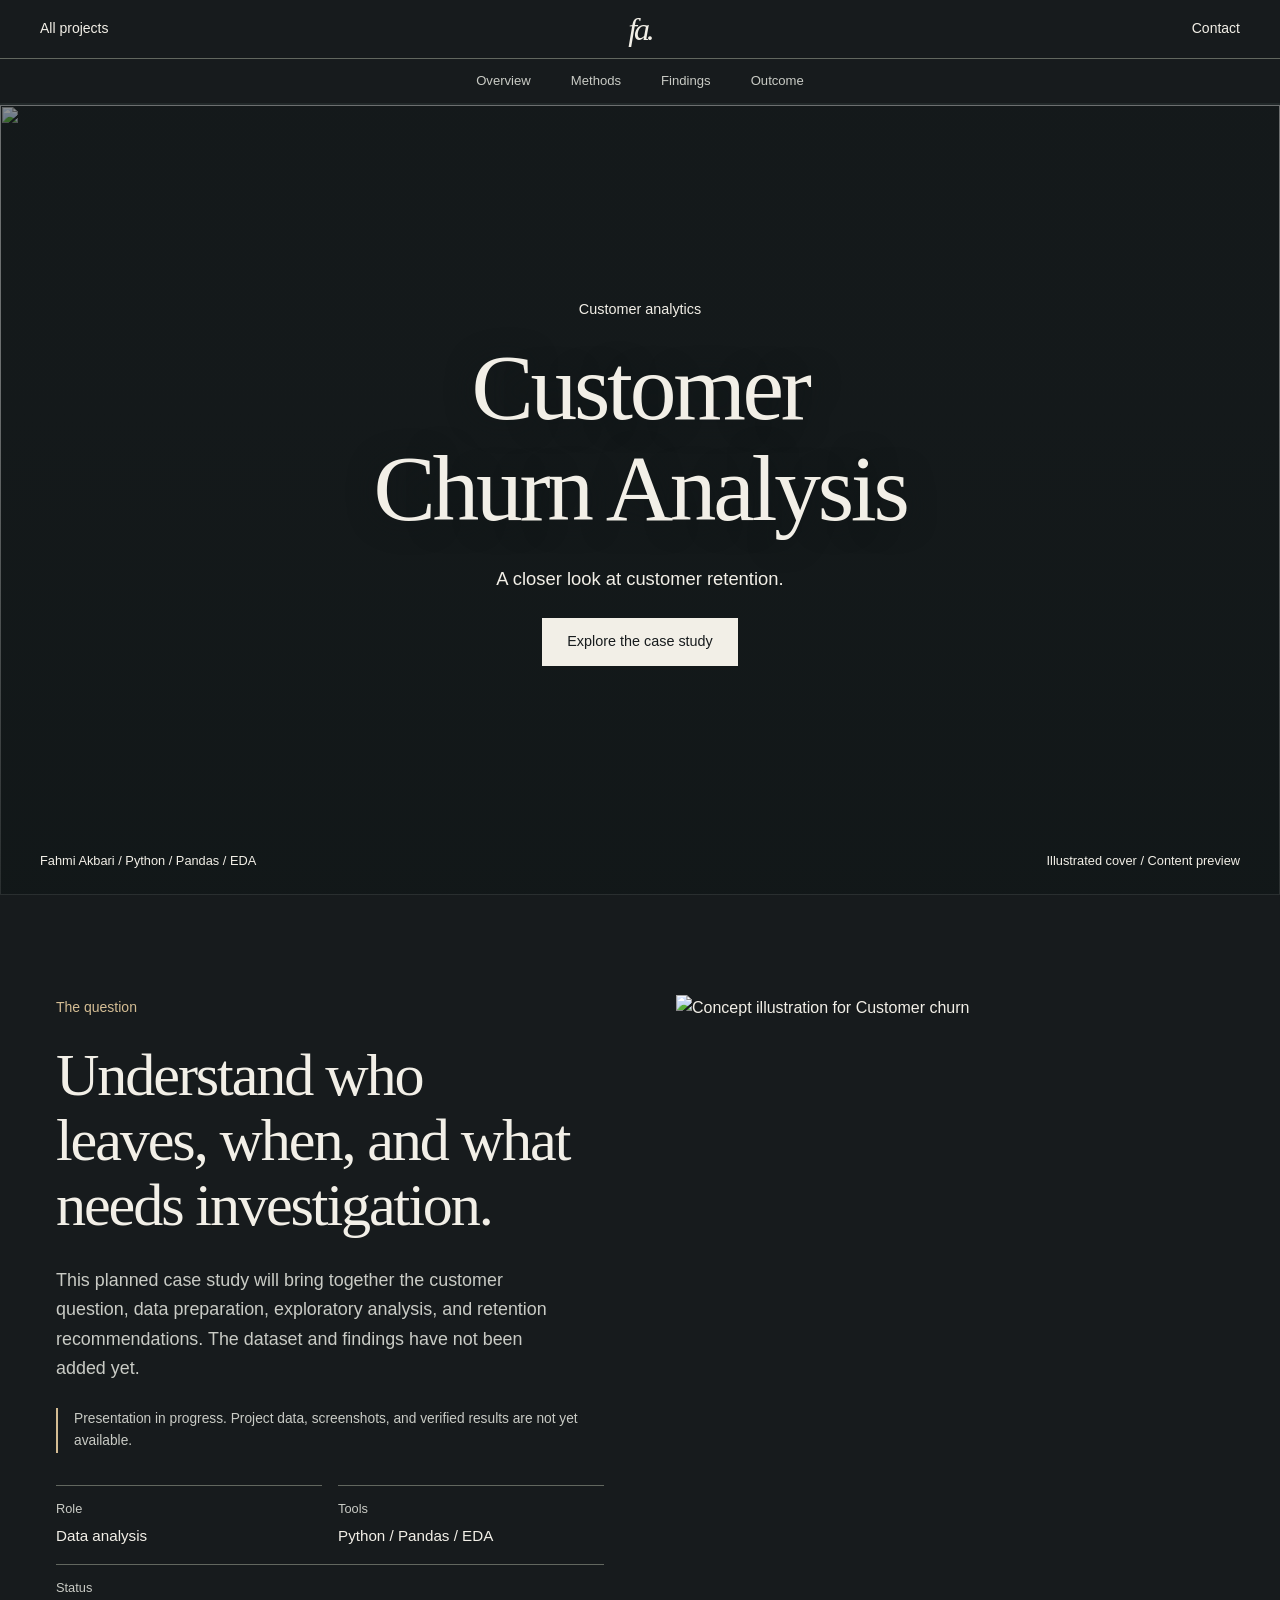
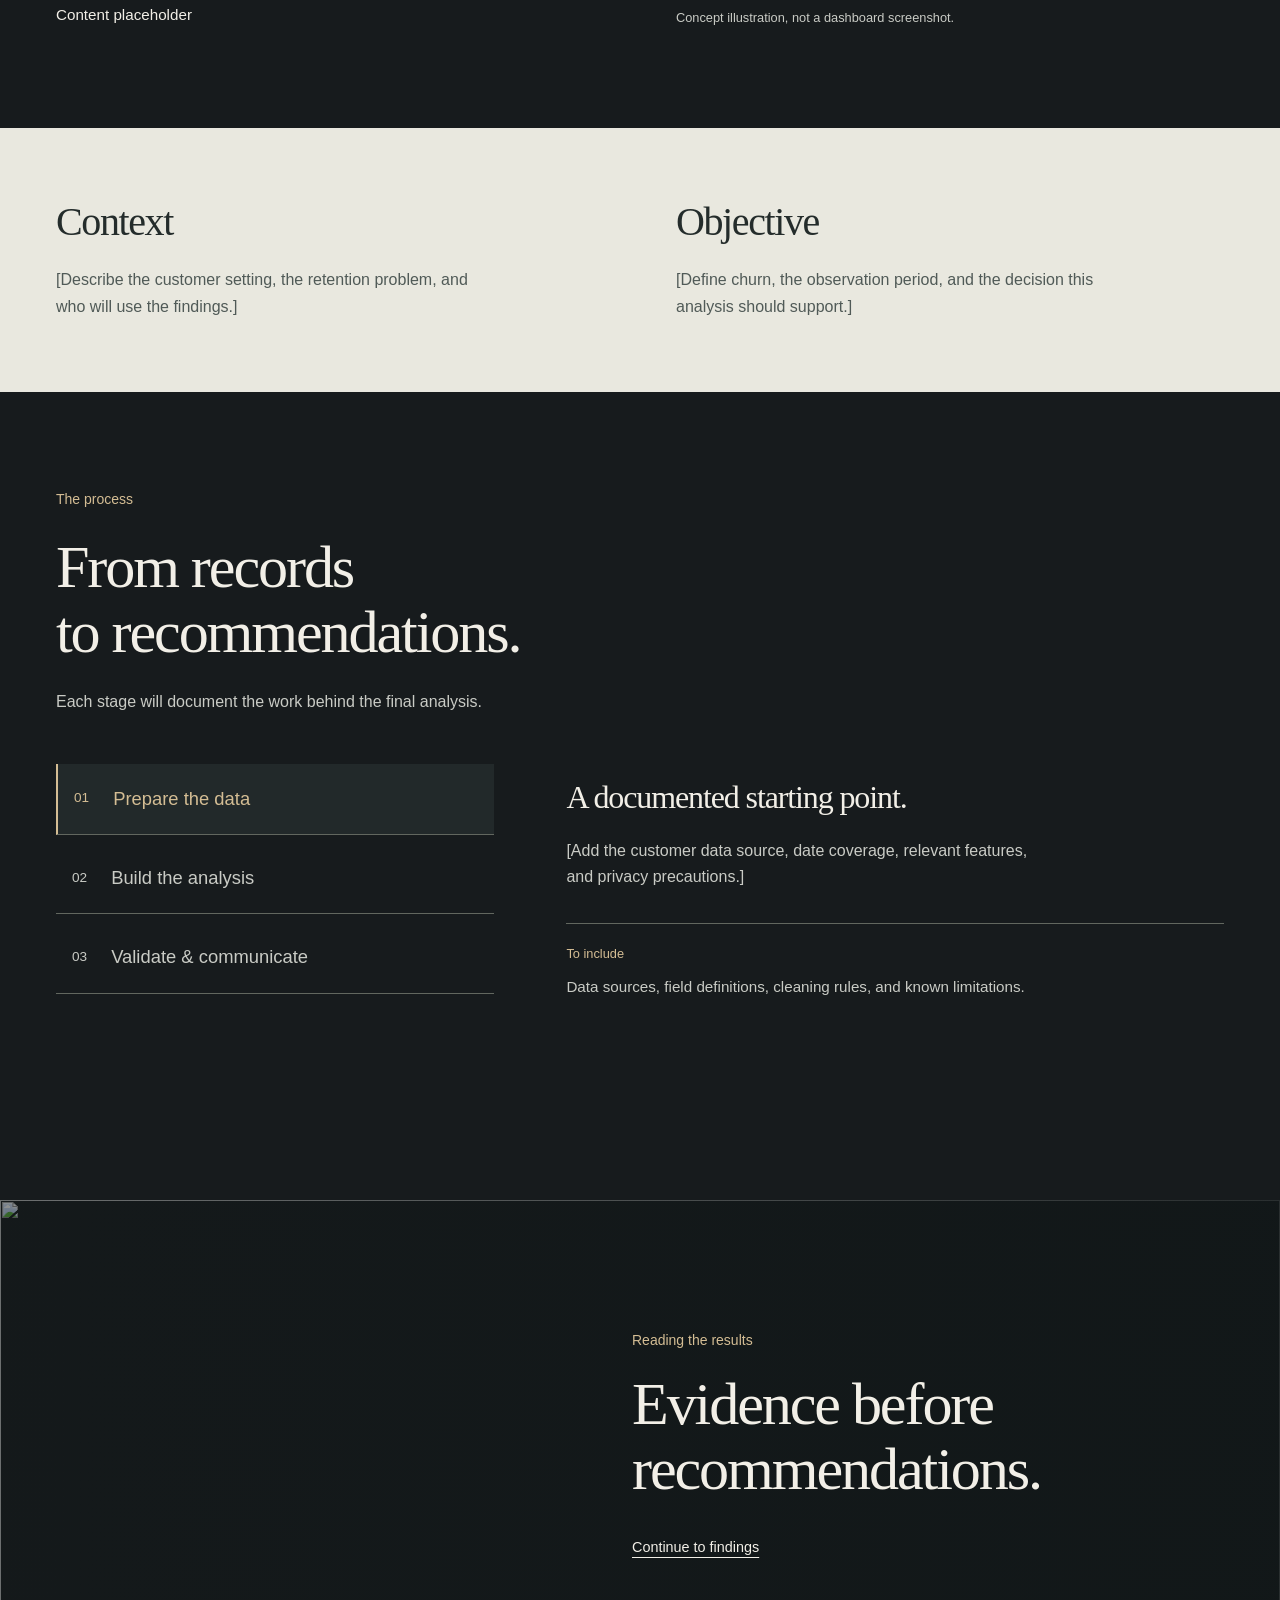
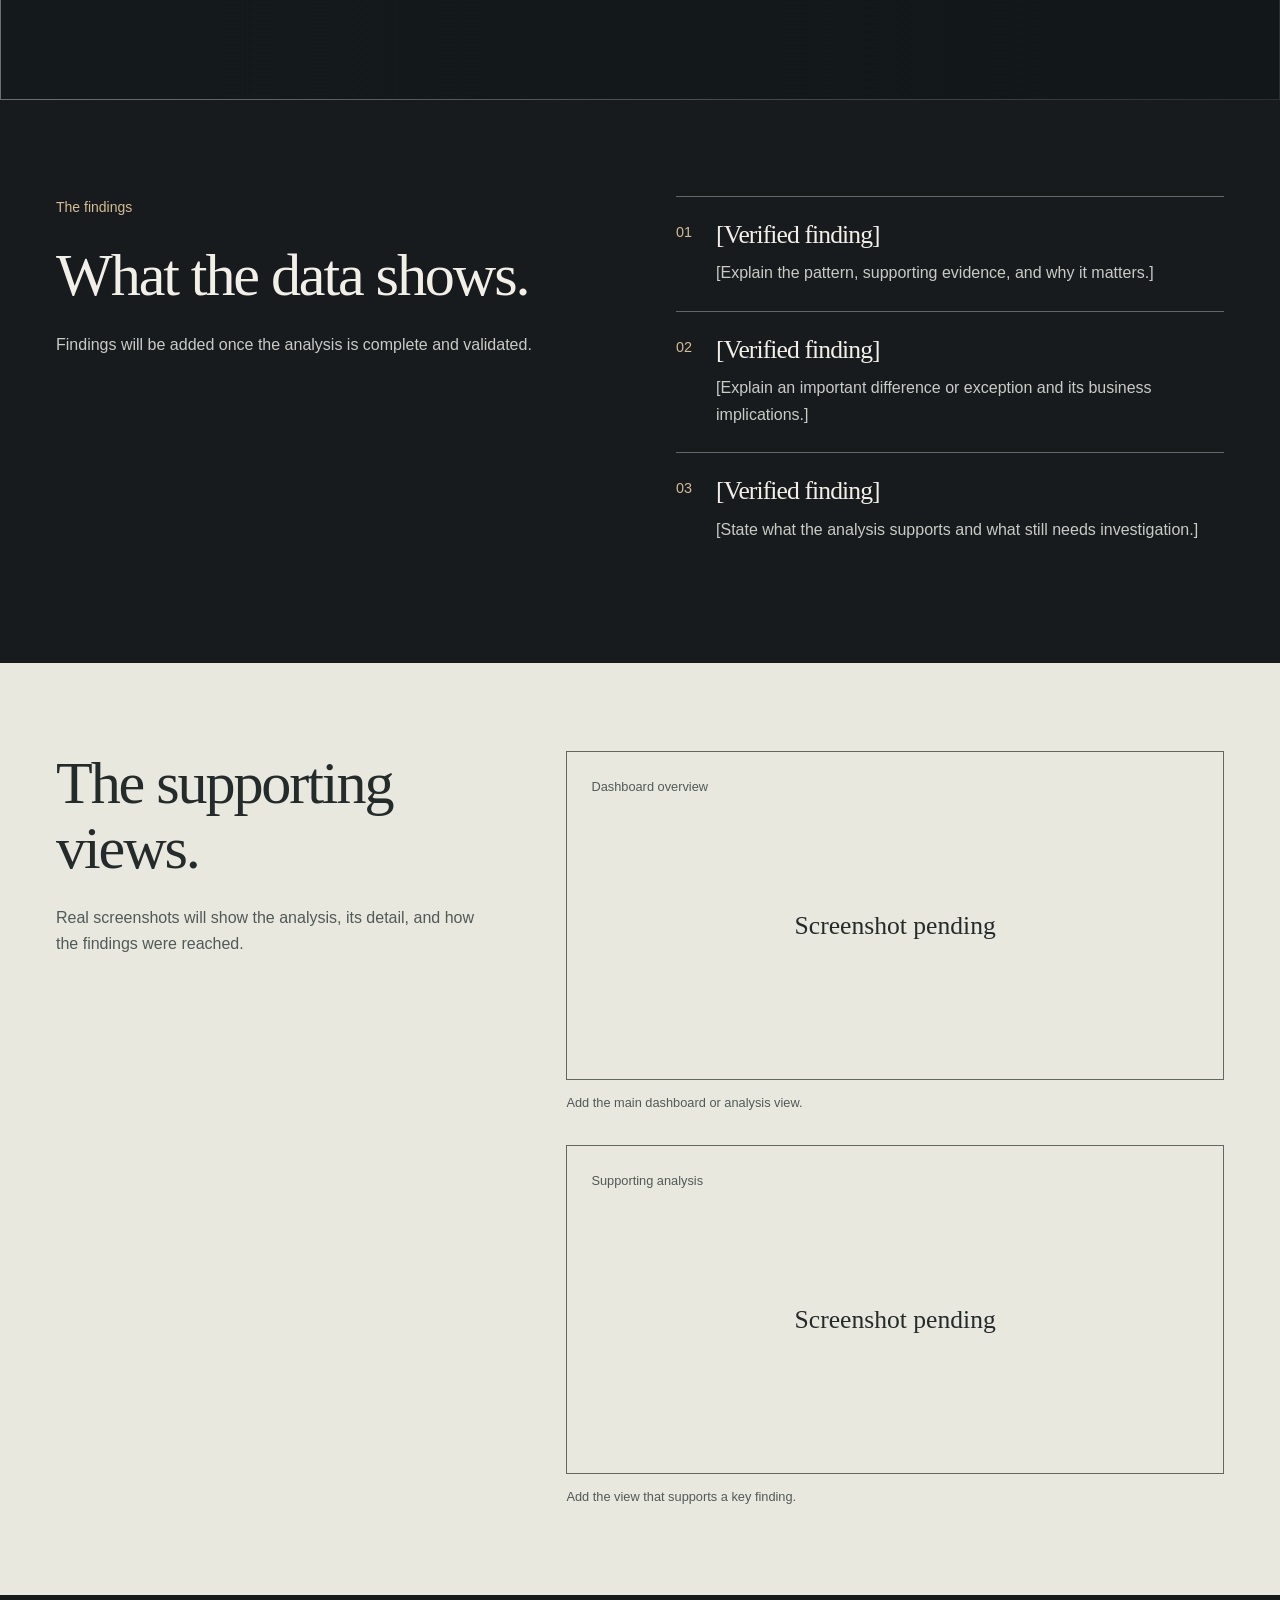
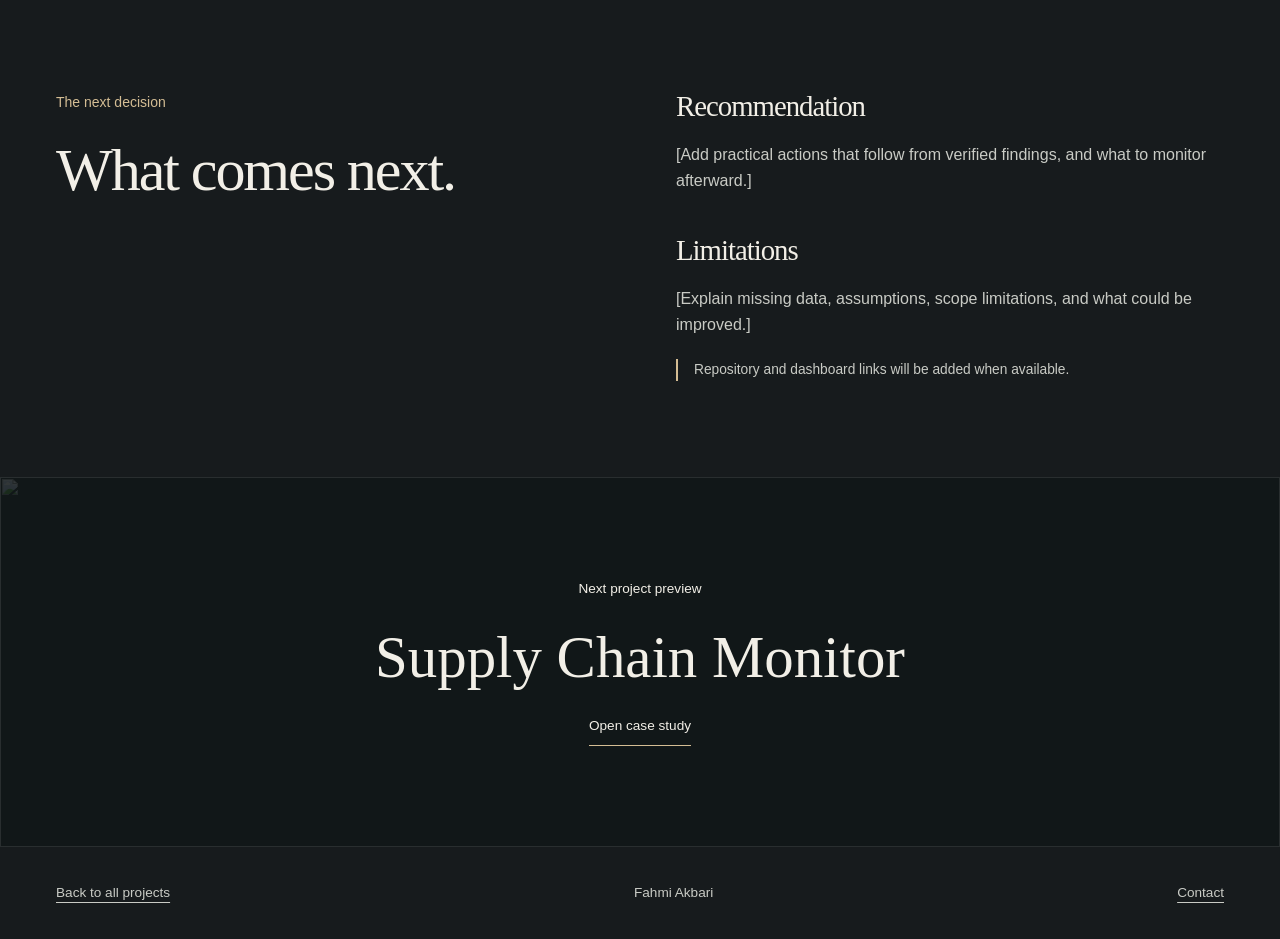
==== customer-churn.html @ e5f7064b "Add files via upload" ====
<!doctype html>
<html lang="en">
<head>
<meta charset="utf-8"><meta name="viewport" content="width=device-width,initial-scale=1">
<meta name="description" content="Customer Churn Analysis — a project presentation by Fahmi Akbari. Content and verified findings are pending.">
<meta name="theme-color" content="#171b1d">
<title>Customer Churn Analysis — Fahmi Akbari</title>
<link rel="stylesheet" href="../project-story.css?v=story-1">
<script src="../project-story.js?v=story-1" defer></script>
<noscript><style>.method-navigation{display:none}</style></noscript></head>
<body class="project-story">
<a class="story-skip" href="#case-main">Skip to case study</a>
<header class="story-header"><div class="story-nav">
<a class="back-link" href="../index.html#projects">All projects</a>
<a class="story-brand" href="../index.html#home" aria-label="Fahmi Akbari, home">fa.</a>
<a class="contact-link" href="../index.html#contact">Contact</a>
</div><nav class="chapter-nav" aria-label="Case study sections">
<a href="#overview">Overview</a><a href="#methods">Methods</a><a href="#findings">Findings</a><a href="#outcome">Outcome</a>
</nav><div class="reading-track" aria-hidden="true"><span></span></div></header>
<main id="case-main" tabindex="-1">
<section class="story-hero" aria-labelledby="case-title">
<img class="story-landscape" src="../assets/cohorts.jpg" alt="" fetchpriority="high">
<div class="hero-shade"></div>
<div class="story-hero-copy"><p class="story-category">Customer analytics</p><h1 id="case-title">Customer Churn Analysis</h1><p class="story-deck">A closer look at customer retention.</p><a class="story-button" href="#overview">Explore the case study</a></div>
<div class="hero-foot"><span>Fahmi Akbari / Python / Pandas / EDA</span><span>Illustrated cover / Content preview</span></div>
</section>
<section class="story-overview story-width" id="overview" aria-labelledby="overview-title">
<div class="overview-copy"><p class="chapter-label">The question</p><h2 id="overview-title">Understand who leaves, when, and what needs investigation.</h2><p class="intro-copy">This planned case study will bring together the customer question, data preparation, exploratory analysis, and retention recommendations. The dataset and findings have not been added yet.</p>
<p class="pending-note">Presentation in progress. Project data, screenshots, and verified results are not yet available.</p>
<dl class="overview-facts"><div><dt>Role</dt><dd>Data analysis</dd></div><div><dt>Tools</dt><dd>Python / Pandas / EDA</dd></div><div><dt>Status</dt><dd>Content placeholder</dd></div></dl>
</div>
<figure class="overview-visual"><img src="../assets/cohorts.jpg" alt="Concept illustration for Customer churn" loading="lazy"><figcaption>Concept illustration, not a dashboard screenshot.</figcaption></figure>
</section>
<section class="context-section"><div class="story-width context-grid"><div><h2>Context</h2><p>[Describe the customer setting, the retention problem, and who will use the findings.]</p></div><div><h2>Objective</h2><p>[Define churn, the observation period, and the decision this analysis should support.]</p></div></div></section>
<section class="methods-section story-width" id="methods" aria-labelledby="process-title">
<div class="methods-heading"><p class="chapter-label">The process</p><h2 id="process-title">From records<br>to recommendations.</h2><p>Each stage will document the work behind the final analysis.</p></div>
<div class="method-workspace">
<div class="method-navigation" aria-label="Analysis stages">
<button type="button" id="tab-prepare" aria-controls="panel-prepare" data-panel="panel-prepare">01 <span>Prepare the data</span></button>
<button type="button" id="tab-analyze" aria-controls="panel-analyze" data-panel="panel-analyze">02 <span>Build the analysis</span></button>
<button type="button" id="tab-validate" aria-controls="panel-validate" data-panel="panel-validate">03 <span>Validate &amp; communicate</span></button>
</div>
<div class="method-panels">
<section id="panel-prepare" class="method-panel" aria-labelledby="tab-prepare"><h3>A documented starting point.</h3><p>[Add the customer data source, date coverage, relevant features, and privacy precautions.]</p><div class="method-deliverable"><span>To include</span><p>Data sources, field definitions, cleaning rules, and known limitations.</p></div></section>
<section id="panel-analyze" class="method-panel" aria-labelledby="tab-analyze"><h3>Make every calculation traceable.</h3><p>[Document churn definitions, customer segments, and the analysis used to compare groups.]</p><div class="method-deliverable"><span>To include</span><p>Queries or formulas, metric definitions, and the reasoning behind analytical choices.</p></div></section>
<section id="panel-validate" class="method-panel" aria-labelledby="tab-validate"><h3>Check the evidence before the conclusion.</h3><p>[Explain checks for missing data, leakage, sample bias, and alternative explanations.]</p><div class="method-deliverable"><span>To include</span><p>Reconciliation checks, visual design decisions, and limitations to communicate.</p></div></section>
</div></div>
</section>
<section class="story-bridge" aria-label="Project evidence"><img src="../assets/cohorts.jpg" alt="" loading="lazy"><div class="bridge-copy story-width"><p>Reading the results</p><h2>Evidence before<br>recommendations.</h2><a href="#findings" class="story-text-link">Continue to findings</a></div></section>
<section class="findings-section story-width" id="findings" aria-labelledby="findings-title">
<div class="findings-intro"><p class="chapter-label">The findings</p><h2 id="findings-title">What the data shows.</h2><p>Findings will be added once the analysis is complete and validated.</p></div>
<div class="findings-list">
<article><span>01</span><div><h3>[Verified finding]</h3><p>[Explain the pattern, supporting evidence, and why it matters.]</p></div></article>
<article><span>02</span><div><h3>[Verified finding]</h3><p>[Explain an important difference or exception and its business implications.]</p></div></article>
<article><span>03</span><div><h3>[Verified finding]</h3><p>[State what the analysis supports and what still needs investigation.]</p></div></article>
</div>
</section>
<section class="evidence-section"><div class="story-width evidence-layout"><div><h2>The supporting views.</h2><p>Real screenshots will show the analysis, its detail, and how the findings were reached.</p></div><div class="evidence-slots"><figure><div class="screenshot-slot"><span>Dashboard overview</span><strong>Screenshot pending</strong></div><figcaption>Add the main dashboard or analysis view.</figcaption></figure><figure><div class="screenshot-slot"><span>Supporting analysis</span><strong>Screenshot pending</strong></div><figcaption>Add the view that supports a key finding.</figcaption></figure></div></div></section>
<section class="outcome-section story-width" id="outcome" aria-labelledby="reflection-title"><div class="outcome-heading"><p class="chapter-label">The next decision</p><h2 id="reflection-title">What comes next.</h2></div><div class="outcome-copy"><h3>Recommendation</h3><p>[Add practical actions that follow from verified findings, and what to monitor afterward.]</p><h3>Limitations</h3><p>[Explain missing data, assumptions, scope limitations, and what could be improved.]</p><p class="pending-note">Repository and dashboard links will be added when available.</p></div></section>
<a class="next-story" href="supply-chain.html"><img src="../assets/freight.jpg" alt="" loading="lazy"><span class="next-copy"><span>Next project preview</span><strong>Supply Chain Monitor</strong><span>Open case study</span></span></a>
</main>
<footer class="story-footer story-width"><a href="../index.html#projects">Back to all projects</a><span>Fahmi Akbari</span><a href="../index.html#contact">Contact</a></footer>
</body></html>
---- project-story.css ----
/* Cinematic project stories: large imagery, alternating reading panels and chapter navigation. */
:root{--ground:#171b1d;--ink:#f2efe7;--muted:#c9cbc5;--line:#62675f;--accent:#d4bd94;--panel:#22292a;--paper:#e9e8df;--paper-ink:#242c2b;--paper-muted:#505a57;--wash:rgba(17,23,24,.86);--veil:rgba(17,23,24,.48);--clear:transparent;--body:'Segoe UI',Arial,sans-serif;--display:Constantia,'Iowan Old Style',Georgia,serif;--max:1200px;--header:104px;color-scheme:dark}
*{box-sizing:border-box}html,body{overflow-x:clip}html{scroll-padding-top:calc(var(--header) + 24px);scroll-behavior:smooth}body{margin:0;background:var(--ground);color:var(--ink);font:1rem/1.65 var(--body)}h1,h2,h3,p,figure,dl,dd{margin:0}h1,h2,h3{font-family:var(--display);font-weight:400;line-height:1.08;letter-spacing:-.035em;text-wrap:balance;min-width:0;overflow-wrap:break-word}h1{font-size:clamp(3.1rem,7.3vw,7rem)}h2{font-size:clamp(2.4rem,4.7vw,4.4rem)}h3{font-size:clamp(1.6rem,2.5vw,2.5rem)}a{color:inherit;text-underline-offset:5px}a:hover{color:var(--accent)}button{font:inherit;color:inherit;cursor:pointer}a,button{touch-action:manipulation}button:disabled{opacity:.5;cursor:default}:focus-visible{outline:2px solid var(--accent);outline-offset:5px}::selection{background:var(--accent);color:var(--ground)}[hidden]{display:none!important}img{display:block;max-width:100%}.story-width{width:min(var(--max),calc(100% - 112px));margin-inline:auto}.story-skip{position:fixed;top:8px;left:8px;z-index:80;background:var(--ink);color:var(--ground);padding:12px;transform:translateY(-150%)}.story-skip:focus{transform:none}
.story-header{position:sticky;top:0;z-index:30;background:var(--ground)}.story-nav{min-height:58px;display:grid;grid-template-columns:1fr auto 1fr;align-items:center;gap:24px;width:min(var(--max),calc(100% - 80px));margin:auto}.story-nav a{display:inline-flex;align-items:center;min-height:44px;font-size:.875rem;text-decoration:none;width:fit-content}.story-nav .story-brand{font:italic 2rem var(--display);letter-spacing:-.1em}.contact-link{justify-self:end}.chapter-nav{display:flex;align-items:center;justify-content:center;gap:40px;border-top:1px solid var(--line)}.chapter-nav a{display:inline-flex;align-items:center;min-height:44px;font-size:.82rem;text-decoration:none;border-bottom:1px solid var(--clear);color:var(--muted)}.chapter-nav a[aria-current]{color:var(--accent);border-color:var(--accent)}.reading-track{height:2px;background:var(--panel);overflow:clip}.reading-track span{display:block;width:100%;height:100%;background:var(--accent);transform:scaleX(0);transform-origin:left}
.story-hero{position:relative;isolation:isolate;min-height:620px;min-height:min(790px,calc(100svh - var(--header)));display:flex;align-items:center;justify-content:center;padding:64px 56px 100px;overflow:clip}.story-landscape,.hero-shade{position:absolute;inset:0;width:100%;height:100%;z-index:-2;object-fit:cover}.hero-shade{z-index:-1;background:linear-gradient(0deg,var(--wash),var(--veil) 65%,var(--veil))}.story-hero-copy{max-width:1050px;text-align:center}.story-category{color:var(--ink);font-size:.9rem;margin-bottom:16px}.story-hero h1{max-width:17ch;margin:auto;text-shadow:0 2px 28px var(--wash)}.story-deck{font-size:1.15rem;margin:24px auto;max-width:46ch}.story-button{display:inline-flex;align-items:center;justify-content:center;min-height:48px;padding:10px 24px;background:var(--ink);color:var(--ground);font-size:.9rem;text-decoration:none;border:1px solid var(--ink)}.story-button:hover{background:var(--accent);border-color:var(--accent);color:var(--ground)}.story-button:active{transform:translateY(1px)}.hero-foot{position:absolute;bottom:24px;left:40px;right:40px;display:flex;justify-content:space-between;gap:16px;font-size:.8rem;color:var(--ink)}
.story-overview{display:grid;grid-template-columns:minmax(0,1fr) minmax(0,1fr);align-items:center;gap:72px;padding-block:100px}.chapter-label{font-size:.875rem;color:var(--accent);margin-bottom:24px}.intro-copy{font-size:1.12rem;margin-top:28px;color:var(--muted);max-width:52ch}.pending-note{font-size:.86rem;color:var(--muted);border-left:2px solid var(--accent);padding-left:16px;margin-top:24px}.overview-facts{margin-top:32px;display:grid;grid-template-columns:1fr 1fr;gap:16px}.overview-facts>div{border-top:1px solid var(--line);padding-top:12px}.overview-facts>div:last-child{grid-column:1/-1}.overview-facts dt{font-size:.8rem;color:var(--muted)}.overview-facts dd{font-size:.95rem;margin-top:4px}.overview-visual img{width:100%;height:600px;object-fit:cover;object-position:65% center}.overview-visual figcaption{font-size:.8rem;color:var(--muted);margin-top:12px}
.context-section{background:var(--paper);color:var(--paper-ink);padding-block:72px}.context-grid{display:grid;grid-template-columns:1fr 1fr;gap:72px}.context-grid h2{font-size:2.5rem}.context-grid p{margin-top:24px;max-width:49ch;color:var(--paper-muted)}
.methods-section{padding-block:96px}.methods-heading{max-width:700px}.methods-heading>p:last-child{margin-top:24px;color:var(--muted)}.method-workspace{display:grid;grid-template-columns:minmax(0,.8fr) minmax(0,1.2fr);gap:72px;margin-top:48px}.method-navigation{display:flex;flex-direction:column;align-items:stretch;gap:8px}.method-navigation button{background:none;border:0;border-bottom:1px solid var(--line);text-align:left;padding:20px 16px;color:var(--muted);min-height:64px;font-size:.85rem;display:flex;align-items:center;gap:24px}.method-navigation button span{font-size:1.15rem}.method-navigation button[aria-selected="true"]{background:var(--panel);color:var(--accent);border-left:2px solid var(--accent)}.method-navigation button:hover{background:var(--panel);color:var(--ink)}.method-navigation button:active{transform:translateY(1px)}.method-panel{padding:16px 0 32px;min-height:340px}.method-panel>p{margin-top:24px;color:var(--muted);max-width:55ch}.method-deliverable{margin-top:32px;border-top:1px solid var(--line);padding-top:16px}.method-deliverable>span{font-size:.8rem;color:var(--accent)}.method-deliverable p{font-size:.95rem;margin-top:8px;color:var(--muted)}
.story-bridge{position:relative;isolation:isolate;min-height:500px;display:flex;align-items:center;overflow:clip}.story-bridge img{position:absolute;inset:0;width:100%;height:100%;object-fit:cover;object-position:center 75%;z-index:-2}.story-bridge:after{content:"";position:absolute;inset:0;background:linear-gradient(90deg,var(--veil),var(--wash));z-index:-1}.bridge-copy{padding:80px 0 80px 45%}.bridge-copy>p{font-size:.875rem;color:var(--accent);margin-bottom:20px}.story-text-link{display:inline-flex;align-items:center;min-height:44px;margin-top:24px;font-size:.9rem}
.findings-section{display:grid;grid-template-columns:minmax(0,1fr) minmax(0,1fr);gap:72px;padding-block:96px}.findings-intro>p:last-child{margin-top:24px;color:var(--muted)}.findings-list article{display:flex;gap:24px;border-top:1px solid var(--line);padding:24px 0}.findings-list article>span{color:var(--accent);font-size:.9rem}.findings-list h3{font-size:1.6rem}.findings-list p{margin-top:12px;color:var(--muted)}
.evidence-section{background:var(--paper);color:var(--paper-ink);padding-block:88px}.evidence-layout{display:grid;grid-template-columns:minmax(0,.8fr) minmax(0,1.2fr);gap:72px}.evidence-layout>div>p{margin-top:24px;color:var(--paper-muted)}.evidence-slots{display:grid;gap:32px}.screenshot-slot{border:1px solid var(--line);aspect-ratio:16/8;display:flex;flex-direction:column;justify-content:space-between;padding:24px}.screenshot-slot span{font-size:.8rem;color:var(--paper-muted)}.screenshot-slot strong{font:400 1.6rem var(--display);margin-block:auto;align-self:center}.evidence-slots figcaption{font-size:.8rem;color:var(--paper-muted);margin-top:12px}
.outcome-section{padding-block:96px;display:grid;grid-template-columns:minmax(0,1fr) minmax(0,1fr);gap:72px}.outcome-copy h3{font-size:1.8rem}.outcome-copy p{color:var(--muted);margin-top:20px}.outcome-copy h3:not(:first-child){margin-top:40px}.next-story{position:relative;isolation:isolate;display:flex;justify-content:center;align-items:center;min-height:370px;padding:64px 32px;text-align:center;text-decoration:none;overflow:clip}.next-story img{position:absolute;inset:0;width:100%;height:100%;object-fit:cover;z-index:-2;transition:transform .5s ease}.next-story:after{content:"";position:absolute;inset:0;background:var(--wash);z-index:-1}.next-story:hover{color:var(--ink)}.next-story:hover img{transform:scale(1.04)}.next-copy{display:grid;gap:24px;justify-items:center}.next-copy>span{font-size:.85rem}.next-copy>span:last-child{border-bottom:1px solid var(--accent);padding-bottom:8px}.next-copy strong{font:400 clamp(2.2rem,4.6vw,4.5rem)/1.12 var(--display);max-width:19ch}.story-footer{display:flex;justify-content:space-between;align-items:center;gap:24px;padding-block:24px;font-size:.85rem;color:var(--muted)}.story-footer a{display:inline-flex;align-items:center;min-height:44px}
@media(max-width:1000px){.story-width{width:calc(100% - 64px)}.story-overview,.context-grid,.method-workspace,.findings-section,.evidence-layout,.outcome-section{gap:40px}.overview-visual img{height:500px}.bridge-copy{padding-left:35%}.story-hero h1{font-size:clamp(3.2rem,8vw,6rem)}}
@media(max-width:700px){:root{--header:104px}.story-width{width:calc(100% - 40px)}.story-nav{width:calc(100% - 40px);gap:16px}.chapter-nav{gap:24px}.chapter-nav a{font-size:.78rem}.story-hero{min-height:560px;padding:56px 20px 100px}.story-hero h1{font-size:clamp(2.8rem,11vw,4.7rem)}.story-deck{font-size:1rem;max-width:29ch}.hero-foot{left:20px;right:20px;flex-direction:column;gap:4px;font-size:.72rem}.story-overview,.context-grid,.method-workspace,.findings-section,.evidence-layout,.outcome-section{grid-template-columns:minmax(0,1fr);gap:32px}.story-overview,.methods-section,.findings-section,.outcome-section{padding-block:56px}.overview-visual img{height:340px}.context-section,.evidence-section{padding-block:56px}.method-workspace{margin-top:32px}.method-navigation{gap:0}.method-navigation button{min-height:56px;padding:12px}.method-panel{min-height:0;padding:0}.story-bridge{min-height:420px}.bridge-copy{padding:56px 0}.story-bridge:after{background:var(--wash)}.story-footer{flex-wrap:wrap;gap:8px 24px}.story-footer>span{order:3;width:100%}.next-story{min-height:300px}.screenshot-slot{aspect-ratio:16/10}}
@media(prefers-reduced-motion:reduce){html{scroll-behavior:auto}*,*:before,*:after{animation:none!important;transition:none!important}}
@media print{.story-header,.method-navigation,.next-story,.story-skip{display:none}.method-panel[hidden]{display:block!important}.story-hero{min-height:0;padding:32px}.hero-foot{position:static}.story-hero-copy{max-width:none}.story-landscape,.hero-shade,.story-bridge img{display:none}.story-width{width:100%}}
.chapter-nav{flex-wrap:wrap}
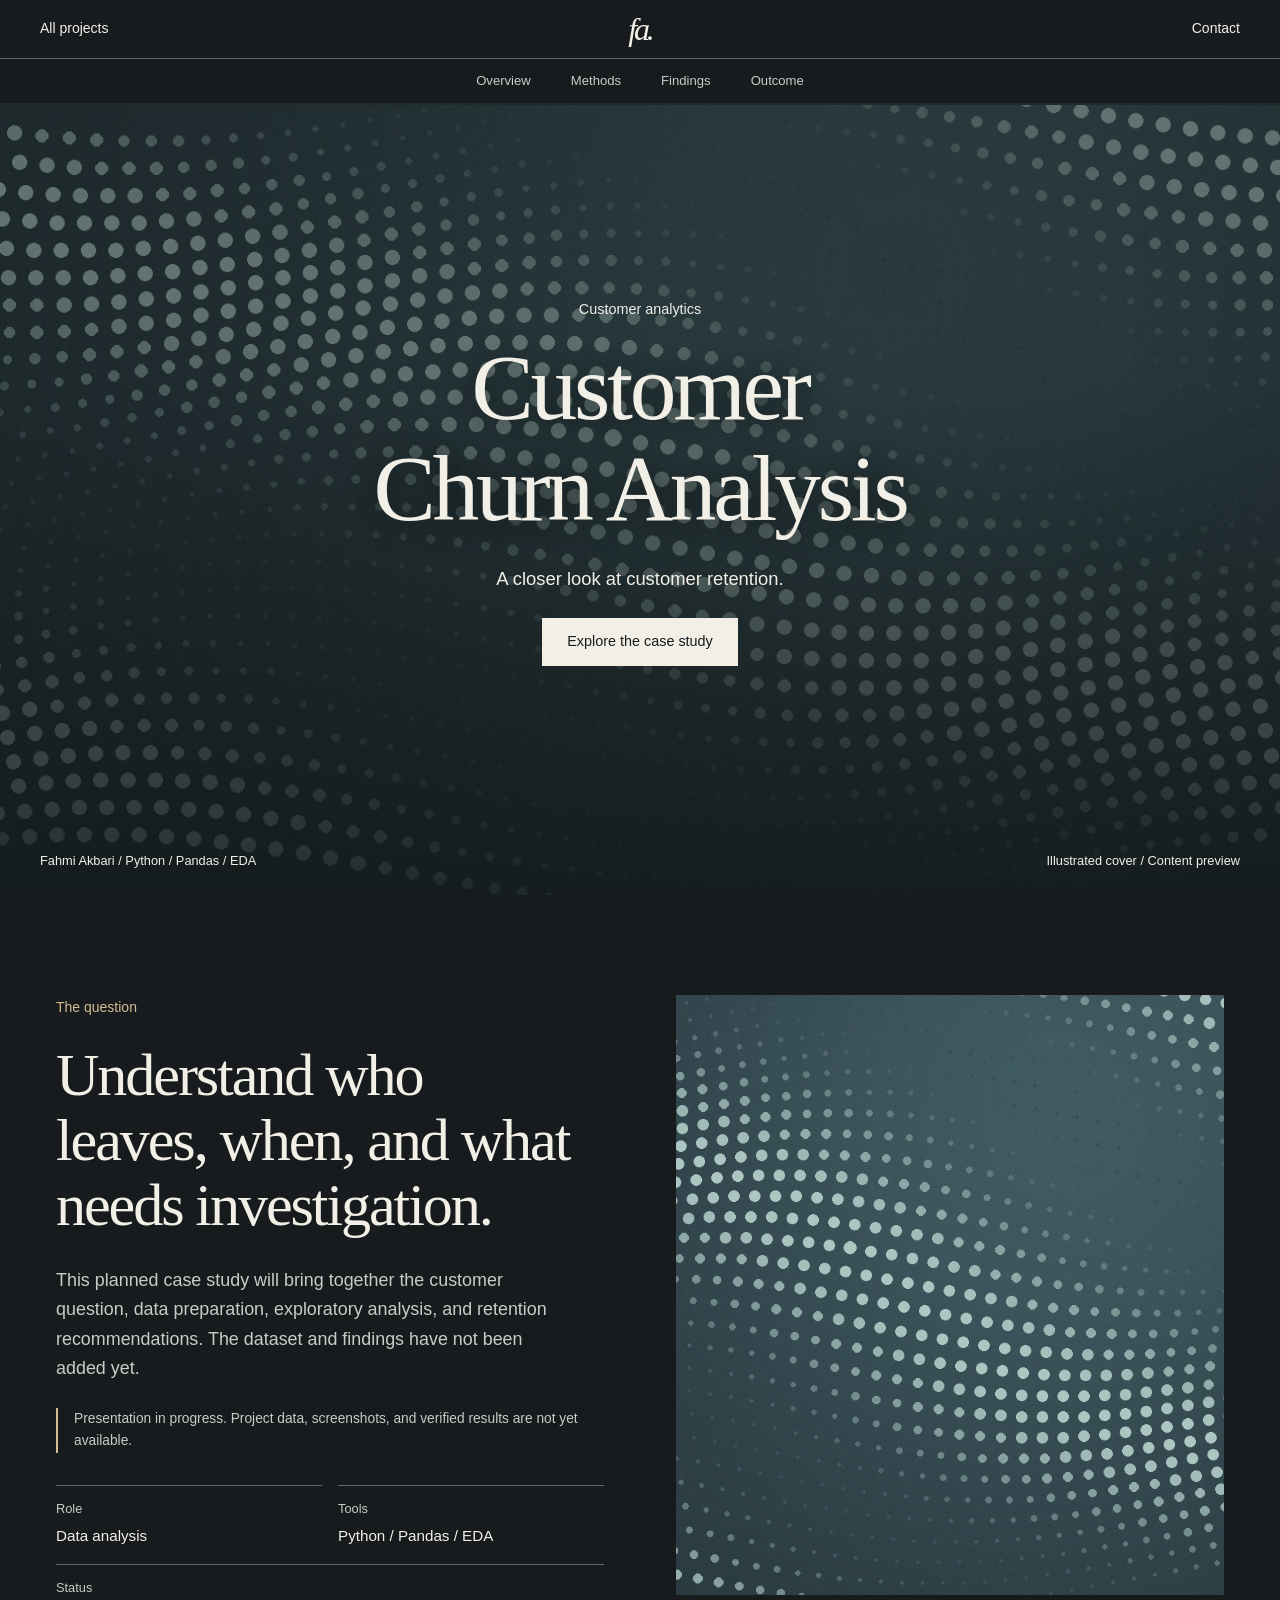
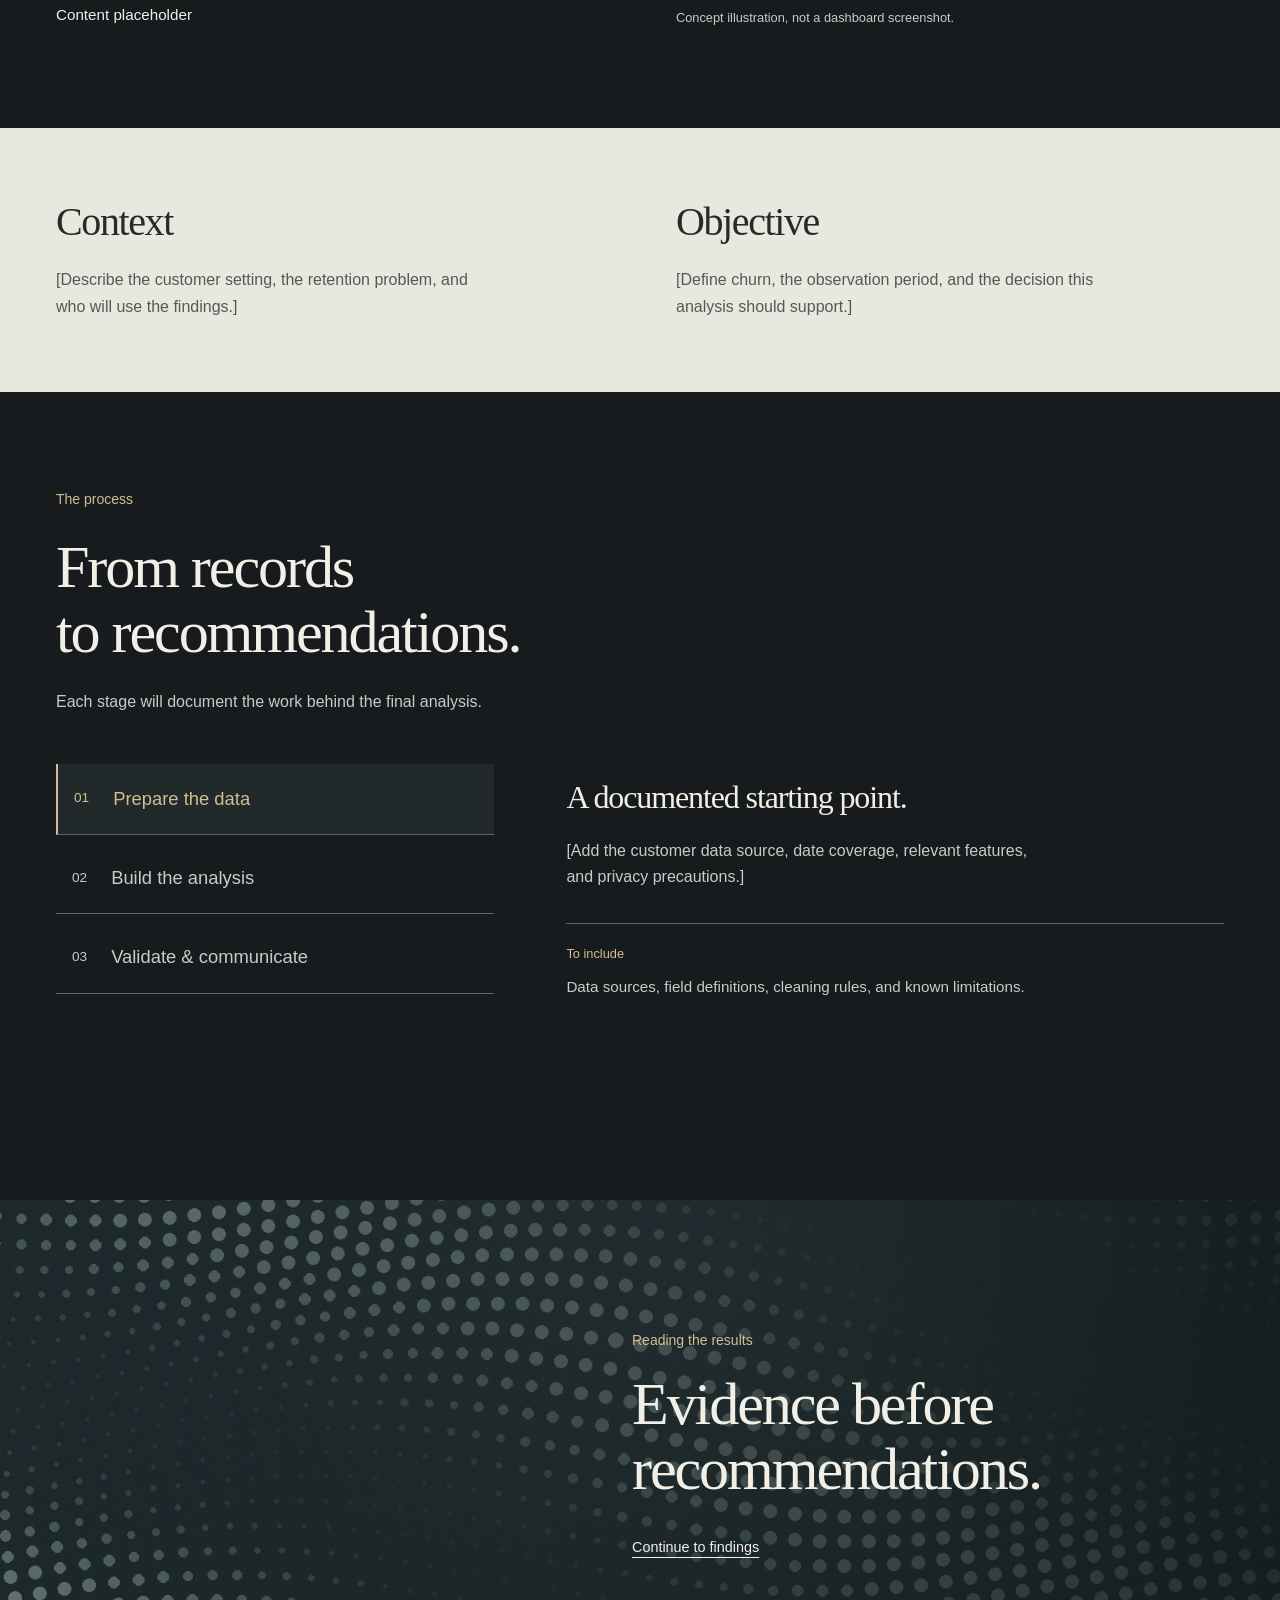
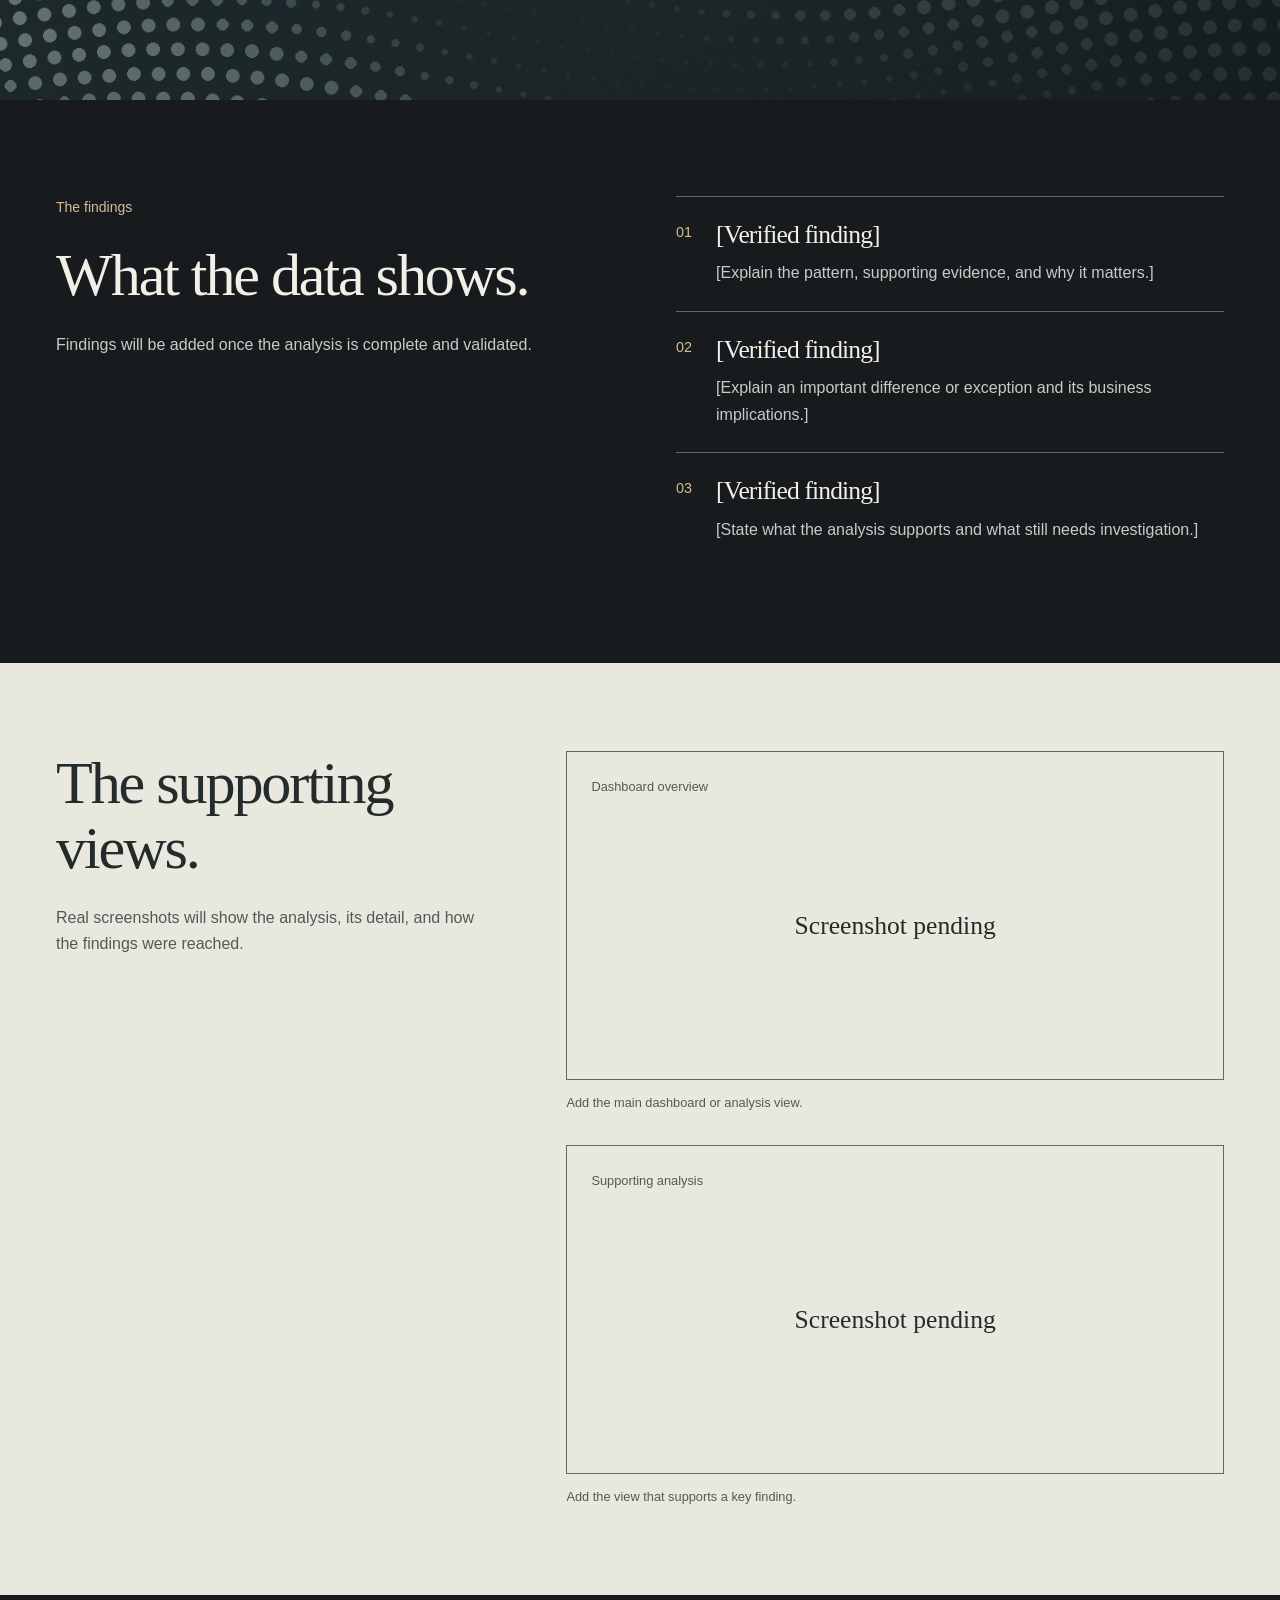
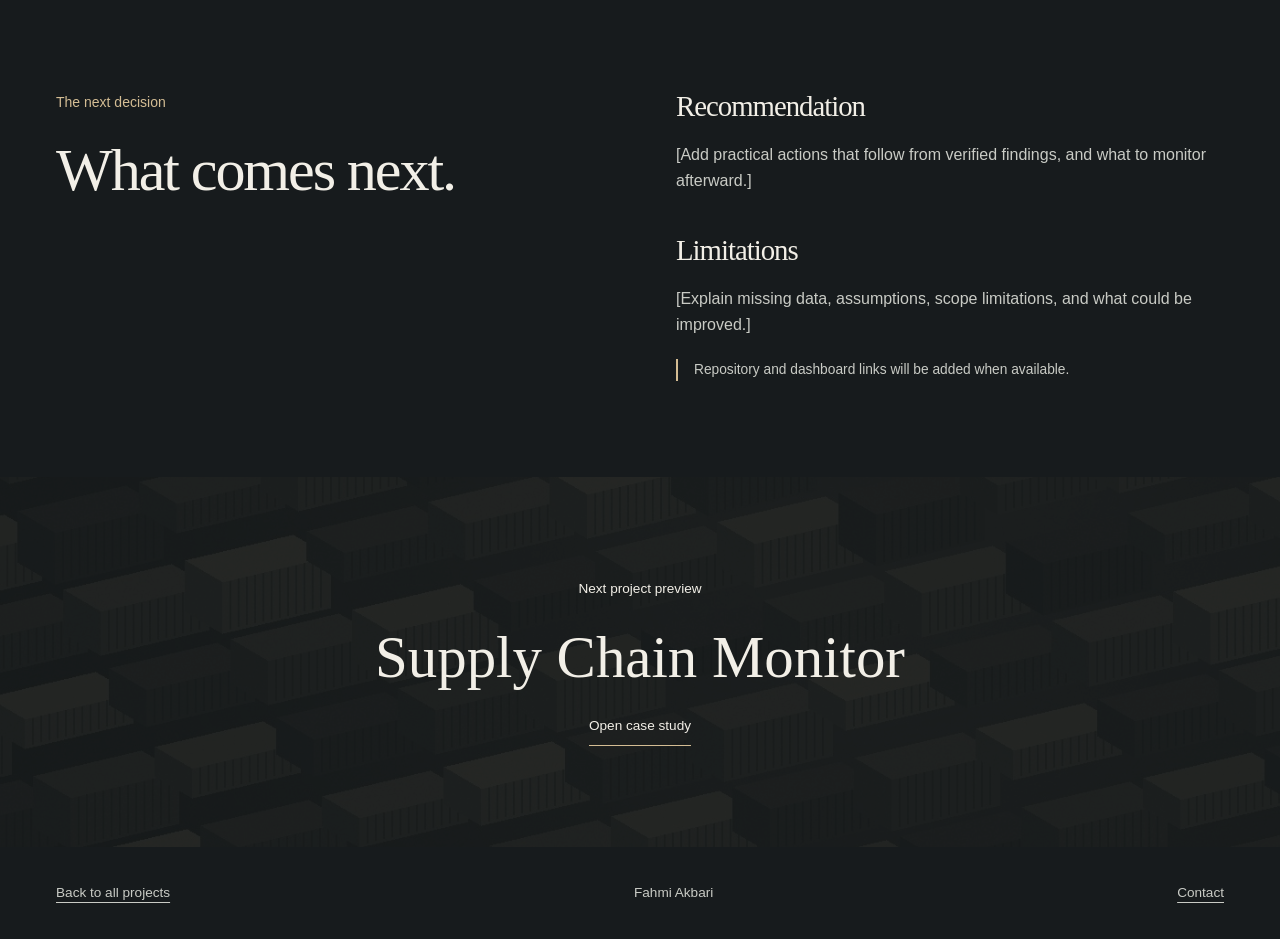
==== commit b43308ad: "Add files via upload" ====
--- a/customer-churn.html
+++ b/customer-churn.html
@@ -5,21 +5,21 @@
 <meta name="description" content="Customer Churn Analysis — a project presentation by Fahmi Akbari. Content and verified findings are pending.">
 <meta name="theme-color" content="#171b1d">
 <title>Customer Churn Analysis — Fahmi Akbari</title>
-<link rel="stylesheet" href="../project-story.css?v=story-1">
-<script src="../project-story.js?v=story-1" defer></script>
+<link rel="stylesheet" href="project-story.css?v=root-3">
+<script src="project-story.js?v=root-3" defer></script>
 <noscript><style>.method-navigation{display:none}</style></noscript></head>
 <body class="project-story">
 <a class="story-skip" href="#case-main">Skip to case study</a>
 <header class="story-header"><div class="story-nav">
-<a class="back-link" href="../index.html#projects">All projects</a>
-<a class="story-brand" href="../index.html#home" aria-label="Fahmi Akbari, home">fa.</a>
-<a class="contact-link" href="../index.html#contact">Contact</a>
+<a class="back-link" href="index.html#projects">All projects</a>
+<a class="story-brand" href="index.html#home" aria-label="Fahmi Akbari, home">fa.</a>
+<a class="contact-link" href="index.html#contact">Contact</a>
 </div><nav class="chapter-nav" aria-label="Case study sections">
 <a href="#overview">Overview</a><a href="#methods">Methods</a><a href="#findings">Findings</a><a href="#outcome">Outcome</a>
 </nav><div class="reading-track" aria-hidden="true"><span></span></div></header>
 <main id="case-main" tabindex="-1">
 <section class="story-hero" aria-labelledby="case-title">
-<img class="story-landscape" src="../assets/cohorts.jpg" alt="" fetchpriority="high">
+<img class="story-landscape" src="cohorts.jpg" alt="" fetchpriority="high">
 <div class="hero-shade"></div>
 <div class="story-hero-copy"><p class="story-category">Customer analytics</p><h1 id="case-title">Customer Churn Analysis</h1><p class="story-deck">A closer look at customer retention.</p><a class="story-button" href="#overview">Explore the case study</a></div>
 <div class="hero-foot"><span>Fahmi Akbari / Python / Pandas / EDA</span><span>Illustrated cover / Content preview</span></div>
@@ -29,7 +29,7 @@
 <p class="pending-note">Presentation in progress. Project data, screenshots, and verified results are not yet available.</p>
 <dl class="overview-facts"><div><dt>Role</dt><dd>Data analysis</dd></div><div><dt>Tools</dt><dd>Python / Pandas / EDA</dd></div><div><dt>Status</dt><dd>Content placeholder</dd></div></dl>
 </div>
-<figure class="overview-visual"><img src="../assets/cohorts.jpg" alt="Concept illustration for Customer churn" loading="lazy"><figcaption>Concept illustration, not a dashboard screenshot.</figcaption></figure>
+<figure class="overview-visual"><img src="cohorts.jpg" alt="Concept illustration for Customer churn" loading="lazy"><figcaption>Concept illustration, not a dashboard screenshot.</figcaption></figure>
 </section>
 <section class="context-section"><div class="story-width context-grid"><div><h2>Context</h2><p>[Describe the customer setting, the retention problem, and who will use the findings.]</p></div><div><h2>Objective</h2><p>[Define churn, the observation period, and the decision this analysis should support.]</p></div></div></section>
 <section class="methods-section story-width" id="methods" aria-labelledby="process-title">
@@ -46,7 +46,7 @@
 <section id="panel-validate" class="method-panel" aria-labelledby="tab-validate"><h3>Check the evidence before the conclusion.</h3><p>[Explain checks for missing data, leakage, sample bias, and alternative explanations.]</p><div class="method-deliverable"><span>To include</span><p>Reconciliation checks, visual design decisions, and limitations to communicate.</p></div></section>
 </div></div>
 </section>
-<section class="story-bridge" aria-label="Project evidence"><img src="../assets/cohorts.jpg" alt="" loading="lazy"><div class="bridge-copy story-width"><p>Reading the results</p><h2>Evidence before<br>recommendations.</h2><a href="#findings" class="story-text-link">Continue to findings</a></div></section>
+<section class="story-bridge" aria-label="Project evidence"><img src="cohorts.jpg" alt="" loading="lazy"><div class="bridge-copy story-width"><p>Reading the results</p><h2>Evidence before<br>recommendations.</h2><a href="#findings" class="story-text-link">Continue to findings</a></div></section>
 <section class="findings-section story-width" id="findings" aria-labelledby="findings-title">
 <div class="findings-intro"><p class="chapter-label">The findings</p><h2 id="findings-title">What the data shows.</h2><p>Findings will be added once the analysis is complete and validated.</p></div>
 <div class="findings-list">
@@ -57,7 +57,7 @@
 </section>
 <section class="evidence-section"><div class="story-width evidence-layout"><div><h2>The supporting views.</h2><p>Real screenshots will show the analysis, its detail, and how the findings were reached.</p></div><div class="evidence-slots"><figure><div class="screenshot-slot"><span>Dashboard overview</span><strong>Screenshot pending</strong></div><figcaption>Add the main dashboard or analysis view.</figcaption></figure><figure><div class="screenshot-slot"><span>Supporting analysis</span><strong>Screenshot pending</strong></div><figcaption>Add the view that supports a key finding.</figcaption></figure></div></div></section>
 <section class="outcome-section story-width" id="outcome" aria-labelledby="reflection-title"><div class="outcome-heading"><p class="chapter-label">The next decision</p><h2 id="reflection-title">What comes next.</h2></div><div class="outcome-copy"><h3>Recommendation</h3><p>[Add practical actions that follow from verified findings, and what to monitor afterward.]</p><h3>Limitations</h3><p>[Explain missing data, assumptions, scope limitations, and what could be improved.]</p><p class="pending-note">Repository and dashboard links will be added when available.</p></div></section>
-<a class="next-story" href="supply-chain.html"><img src="../assets/freight.jpg" alt="" loading="lazy"><span class="next-copy"><span>Next project preview</span><strong>Supply Chain Monitor</strong><span>Open case study</span></span></a>
+<a class="next-story" href="supply-chain.html"><img src="freight.jpg" alt="" loading="lazy"><span class="next-copy"><span>Next project preview</span><strong>Supply Chain Monitor</strong><span>Open case study</span></span></a>
 </main>
-<footer class="story-footer story-width"><a href="../index.html#projects">Back to all projects</a><span>Fahmi Akbari</span><a href="../index.html#contact">Contact</a></footer>
+<footer class="story-footer story-width"><a href="index.html#projects">Back to all projects</a><span>Fahmi Akbari</span><a href="index.html#contact">Contact</a></footer>
 </body></html>
